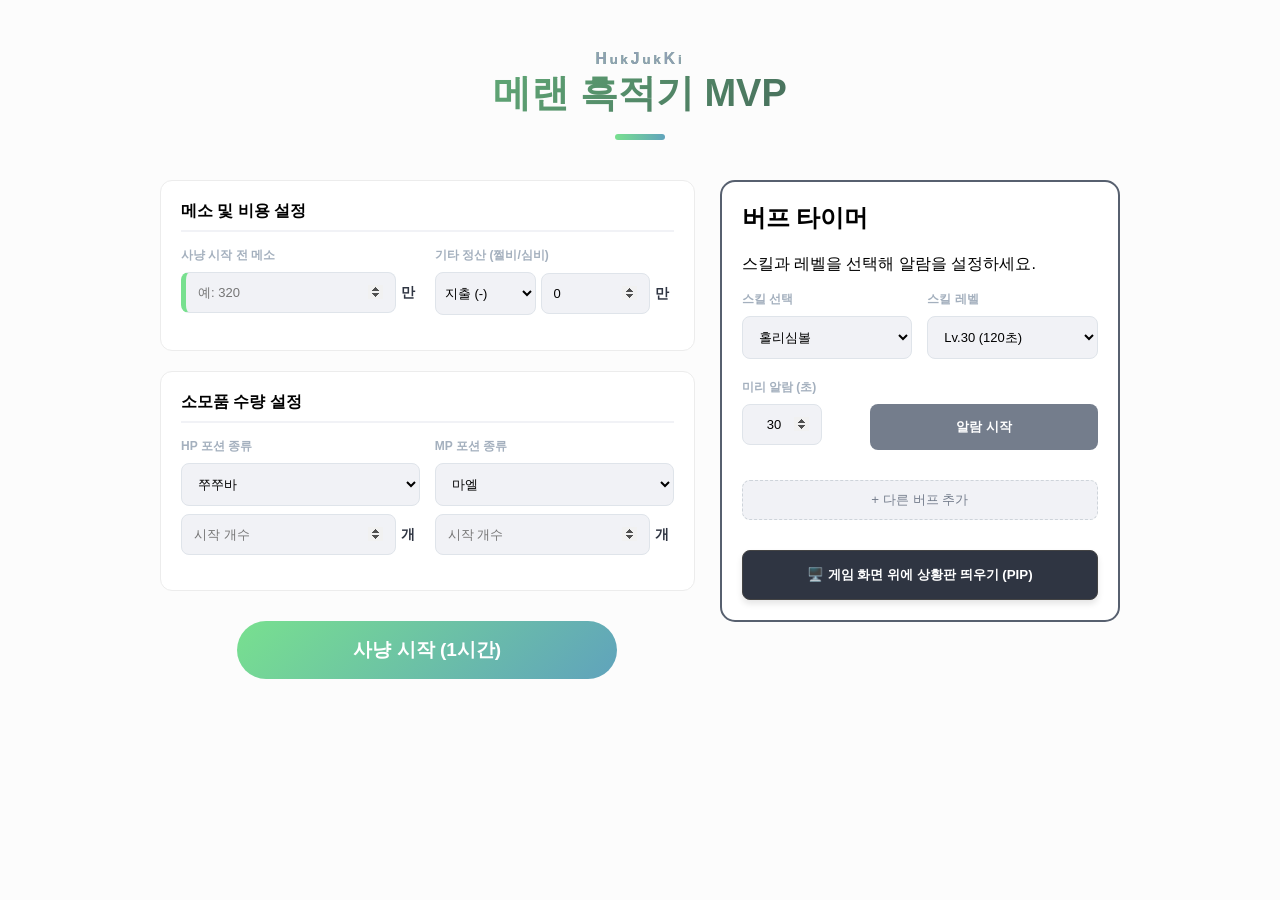
==== index.html @ 9273f2b5 "[v0.1.0] 메랜 흑적기 Beta 버전 초기 배포 프로젝트 버전 관리 시작 및 초기 기능 배포" ====
<!DOCTYPE html>
<html lang="ko">
<head>
  <meta charset="UTF-8">
  <meta name="viewport" content="width=device-width, initial-scale=1.0">
  <title>메랜 흑적기(Beta)</title>
  <link rel="stylesheet" href="hukjukki.css">
</head>
<body>

  <header>
    <h1 class="main-title">
      <div class="brand-sub">
        <span class="highlight">H</span>uk<span class="highlight">J</span>uk<span class="highlight">K</span>i
      </div>
      메랜 흑적기 MVP
    </h1>
  </header>

  <main class="main-wrapper">

    <section class="left-report">
      <div id="section-before">
        <article class="box">
          <h3 class="box-title">메소 및 비용 설정</h3>
          <div class="input-row">
            <div class="flex-item">
              <label>사냥 시작 전 메소</label>
              <div class="input-group-unit">
                <input type="number" id="mesoBefore" placeholder="예: 320">
                <span class="unit-text">만</span>
              </div>
            </div>
            <div class="flex-item">
              <label>기타 정산 (쩔비/심비)</label>
              <div style="display: flex; gap: 5px; align-items: center;">
                <select id="moneyType" style="flex: 1; padding: 12px 5px;">
                  <option value="minus">지출 (-)</option>
                  <option value="plus">수익 (+)</option>
                  <option value="none">없음</option>
                </select>
                <div class="input-group-unit" style="flex: 1.5;">
                  <input type="number" id="bringMoney" value="0" step="1">
                  <span class="unit-text">만</span>
                </div>
              </div>
            </div>
          </div>
        </article>

        <article class="box">
          <h3 class="box-title">소모품 수량 설정</h3>
          <div class="input-row">
            <div class="flex-item">
              <label>HP 포션 종류</label>
              <select id="hpPotion"></select>
              <div class="input-group-unit" style="margin-top:8px;">
                <input type="number" id="hpBefore" placeholder="시작 개수" step="100">
                <span class="unit-text">개</span>
              </div>
            </div>
            <div class="flex-item">
              <label>MP 포션 종류</label>
              <select id="mpPotion"></select>
              <div class="input-group-unit" style="margin-top:8px;">
                <input type="number" id="mpBefore" placeholder="시작 개수" step="100">
                <span class="unit-text">개</span>
              </div>
            </div>
          </div>
        </article>

        <button id="mainBtn" onclick="startHunting()">사냥 시작 (1시간)</button>
        <div id="timerDisplay" class="hidden"></div>
      </div>

      <div id="section-after" class="hidden">
        <article class="box">
          <h3 class="box-title">사냥 종료 데이터 입력</h3>
          <div class="input-row">
            <div class="flex-item">
              <label>사냥 종료 후 메소</label>
              <div class="input-group-unit">
                <input type="number" id="mesoAfter" placeholder="예: 450">
                <span class="unit-text">만</span>
              </div>
            </div>
            <div class="flex-item">
              <label>기타 득템 가치액</label>
              <div class="input-group-unit">
                <input type="number" id="itemsValue" value="0" step="1">
                <span class="unit-text">만</span>
              </div>
            </div>
          </div>
          <div class="input-row">
            <div class="flex-item">
              <label>HP 남은 개수</label>
              <div class="input-group-unit">
                <input type="number" id="hpAfter" placeholder="종료 개수">
                <span class="unit-text">개</span>
              </div>
            </div>
            <div class="flex-item">
              <label>MP 남은 개수</label>
              <div class="input-group-unit">
                <input type="number" id="mpAfter" placeholder="종료 개수">
                <span class="unit-text">개</span>
              </div>
            </div>
          </div>
          <button class="btn-calc" onclick="calculateResult()">사냥 결과 보기</button>
        </article>
        
        <div id="result" class="hidden"></div>
        <button id="resetBtn" class="btn-calc hidden" onclick="prepareNextHunt()" style="background: linear-gradient(135deg, #60a3bc 0%, #2f3542 100%); margin-top: 10px;">
          다음 사냥 준비
        </button>
      </div>
    </section>

    <aside class="right-alarm">
      <h2 class="alarm-header" style="margin-top:0;">버프 타이머</h2>
      <p class="alarm-subtext">스킬과 레벨을 선택해 알람을 설정하세요.</p>
      
      <div id="buff-container">
        <div class="buff-input-group">
          <div class="input-row">
            <div class="flex-item">
              <label>스킬 선택</label>
              <select class="buff-name" onchange="updateLevelOptions(this)"></select>
            </div>
            <div class="flex-item">
              <label>스킬 레벨</label>
              <select class="buff-level"></select>
            </div>
          </div>
          <div class="input-row" style="align-items: center;">
            <div class="flex-item">
              <label>미리 알람 (초)</label>
              <input type="number" class="buff-warn" value="30">
            </div>
            <div class="flex-item" style="flex:2; padding-top:20px;">
                <button class="btn-alarm" onclick="startTimer(this)">알람 시작</button>
            </div>
          </div>
        </div>
      </div>
      <button id="addBuffBtn" onclick="addBuffGroup()" style="margin-bottom: 30px;">+ 다른 버프 추가</button>

      <button id="pipBtn" onclick="togglePip()" style="background: #2f3542; color: white; padding: 15px; border-radius: 8px; cursor: pointer; width: 100%; font-weight: bold; border: 1px solid #444; box-shadow: 0 4px 6px rgba(0,0,0,0.1);">
          🖥️ 게임 화면 위에 상황판 띄우기 (PIP)
      </button>
    </aside>

  </main>

  <script src="hukjukki.js"></script>
</body>
</html>
---- hukjukki.css ----
* { box-sizing: border-box; }
body { font-family: 'Malgun Gothic', sans-serif; max-width: 1000px; margin: 0 auto; padding: 20px; background-color: #fcfcfc; scroll-behavior: smooth; }

.main-title { 
  font-size: 38px; font-weight: 900; text-align: center; margin: 30px 0 40px 0; 
  background: linear-gradient(135deg, #78e08f 0%, #2f3542 100%);
  -webkit-background-clip: text; -webkit-text-fill-color: transparent;
  display: flex; flex-direction: column; align-items: center;
}
.brand-sub { font-size: 13px; color: #8fa0b3; letter-spacing: 3px; -webkit-text-fill-color: #8fa0b3; }
.brand-sub .highlight { font-size: 1.2em; font-weight: 800; color: #57606f; }
.main-title::after { content: ""; display: block; width: 50px; height: 6px; background: linear-gradient(90deg, #78e08f, #60a3bc); margin-top: 15px; border-radius: 20px; }

.main-wrapper { display: flex; gap: 25px; align-items: flex-start; }
.left-report { flex: 6; min-width: 0; }
.right-alarm { flex: 4; min-width: 0; background: #ffffff; border: 2px solid #57606f; border-radius: 15px; padding: 20px; position: sticky; top: 20px; }

.box { background: #ffffff; border: 1px solid #ececec; padding: 20px; margin-bottom: 20px; border-radius: 12px; }
.box-title { font-size: 16px; margin: 0 0 15px 0; border-bottom: 2px solid #f1f2f6; padding-bottom: 8px; }
.input-row { display: flex; gap: 15px; margin-bottom: 15px; width: 100%; }
.flex-item { flex: 1; min-width: 0; }

label { display: block; font-size: 12px; font-weight: bold; color: #a4b0be; margin-bottom: 8px; }
input, select { width: 100%; padding: 12px; border: 1px solid #dfe4ea; border-radius: 8px; background-color: #f1f2f6; font-size: 13px; }

#mainBtn, .btn-calc { display: block; width: 100%; max-width: 380px; margin: 30px auto; padding: 16px; font-size: 19px; font-weight: bold; color: white; background: linear-gradient(135deg, #78e08f 0%, #60a3bc 100%); border: none; border-radius: 40px; cursor: pointer; }
.btn-alarm { background-color: #747d8c; color: white; border: none; width: 100%; padding: 14px; border-radius: 8px; font-weight: bold; cursor: pointer; margin-top: 10px; }
#addBuffBtn { width: 100%; background: #f1f2f6; border: 1px dashed #ced4da; padding: 10px; border-radius: 8px; color: #747d8c; cursor: pointer; margin-top: 15px; }

.hidden { display: none !important; }
#timerDisplay { text-align:center; font-weight:bold; color:#60a3bc; margin-bottom:20px; }

#result { margin-top: 25px; padding: 25px; background: #fff; border-radius: 15px; border: 2px solid #78e08f; line-height: 1.8; }
.report-grid { display: grid; grid-template-columns: 1fr 1fr; gap: 10px; margin-top: 15px; border-top: 1px solid #eee; padding-top: 15px; }
.report-item { font-size: 14px; display: flex; justify-content: space-between; }
.profit-plus { color: #2ecc71; font-weight: bold; }
.profit-minus { color: #e74c3c; font-weight: bold; }
.buff-warn { width: 80px !important; text-align: center; }

/* 숫자 입력창의 화살표(스핀 버튼) 상시 노출 */

/* 크롬, 사파리, 엣지용 */
input[type="number"]::-webkit-inner-spin-button,
input[type="number"]::-webkit-outer-spin-button {
    opacity: 1 !important; /* 투명도를 1로 고정하여 항상 보이게 함 */
    height: auto;
}
/* 파이어폭스용 */
input[type="number"] {
    -moz-appearance: textfield; /* 기본 디자인 해제 */
    appearance: auto; /* 화살표 강제 활성화 */
}

/* 1. 만 단위 입력창에 대한 시각적 강조 */
#mesoBefore, #mesoAfter, #itemsValue {
    border-left: 5px solid #78e08f; /* 만 단위 입력창은 초록색 선으로 표시 */
}

/* 2. 숫자 입력창 화살표(스핀 버튼) 디자인 보강 */
input[type="number"]::-webkit-inner-spin-button {
    cursor: pointer;
    width: 25px; 
    opacity: 1 !important;
}

/* 3. 리포트 3단 레이아웃 대응 */
.report-grid {
    display: grid !important;
    grid-template-columns: repeat(3, 1fr) !important; /* 2단에서 3단으로 변경 */
    gap: 0px !important;
}

/* 입력창 그룹 디자인 */
.input-group-unit {
    display: flex;
    align-items: center;
    gap: 5px;
}

.input-group-unit input {
    flex: 1;
}

.unit-text {
    font-weight: bold;
    color: #2f3542;
    font-size: 14px;
    white-space: nowrap;
    padding-right: 5px;
}
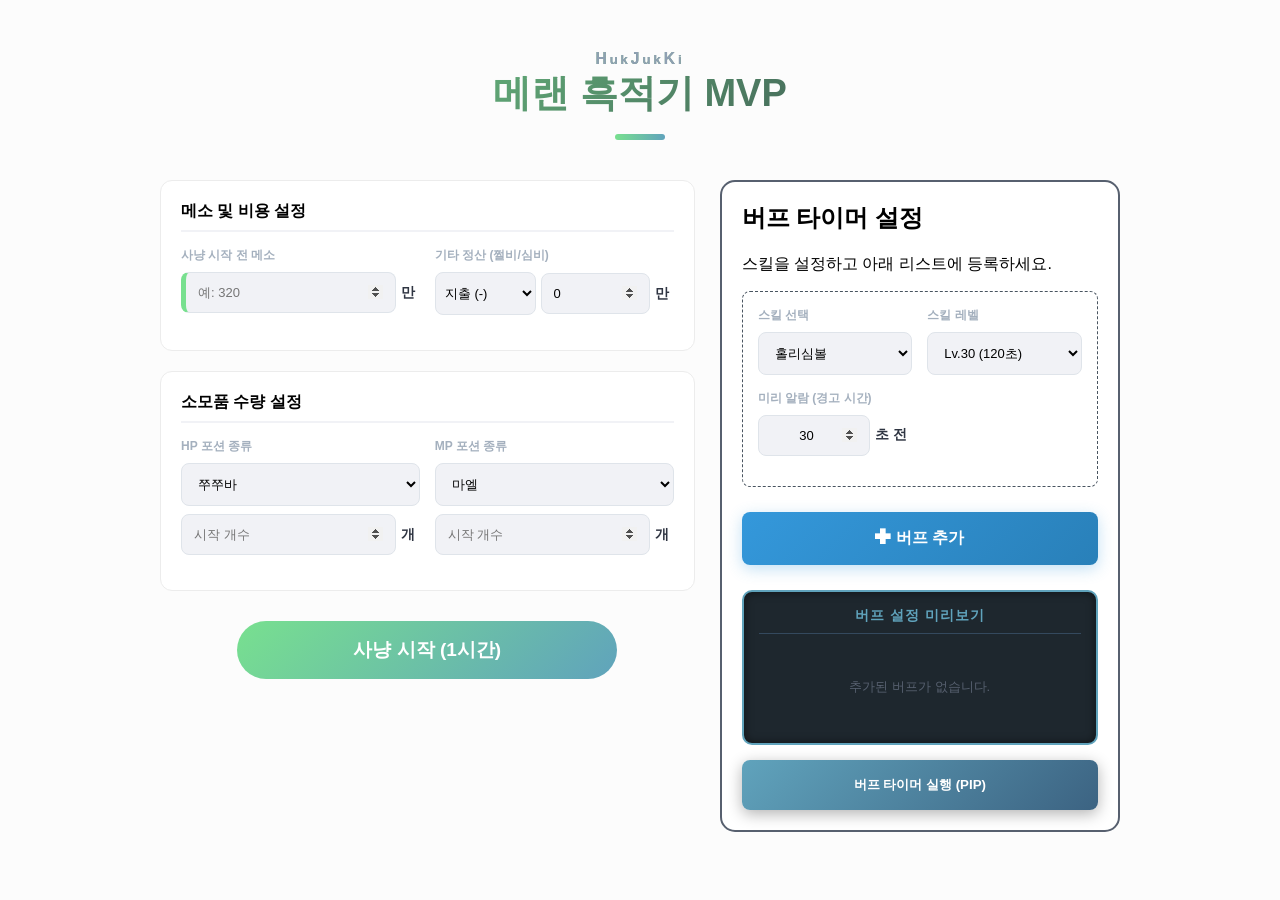
==== commit 23f9e989: "사냥 정산 편의 기능 추가 및 버프 타이머 pip로직 고도화 [v1.1.0]" ====
--- a/index.html
+++ b/index.html
@@ -35,7 +35,7 @@
               <label>기타 정산 (쩔비/심비)</label>
               <div style="display: flex; gap: 5px; align-items: center;">
                 <select id="moneyType" style="flex: 1; padding: 12px 5px;">
-                  <option value="minus">지출 (-)</option>
+                  <option value="minus" selected>지출 (-)</option> 
                   <option value="plus">수익 (+)</option>
                   <option value="none">없음</option>
                 </select>
@@ -93,6 +93,7 @@
               </div>
             </div>
           </div>
+
           <div class="input-row">
             <div class="flex-item">
               <label>HP 남은 개수</label>
@@ -109,6 +110,18 @@
               </div>
             </div>
           </div>
+
+          <div class="input-row" style="margin-top: 15px;">
+            <div class="flex-item">
+              <label>획득 경험치</label>
+              <div class="input-group-unit">
+                <input type="number" id="expGain" placeholder="예: 511" step="1">
+                <span class="unit-text">만</span>
+              </div>
+            </div>
+            <div class="flex-item"></div>
+          </div>
+
           <button class="btn-calc" onclick="calculateResult()">사냥 결과 보기</button>
         </article>
         
@@ -120,11 +133,11 @@
     </section>
 
     <aside class="right-alarm">
-      <h2 class="alarm-header" style="margin-top:0;">버프 타이머</h2>
-      <p class="alarm-subtext">스킬과 레벨을 선택해 알람을 설정하세요.</p>
+      <h2 class="alarm-header" style="margin-top:0;">버프 타이머 설정</h2>
+      <p class="alarm-subtext">스킬을 설정하고 아래 리스트에 등록하세요.</p>
       
       <div id="buff-container">
-        <div class="buff-input-group">
+        <div class="buff-input-group" style="background: rgba(255,255,255,0.05); padding: 15px; border-radius: 8px; border: 1px dashed #485460; margin-bottom: 10px;">
           <div class="input-row">
             <div class="flex-item">
               <label>스킬 선택</label>
@@ -135,21 +148,44 @@
               <select class="buff-level"></select>
             </div>
           </div>
-          <div class="input-row" style="align-items: center;">
+          <div class="input-row" style="margin-top: 10px;">
             <div class="flex-item">
-              <label>미리 알람 (초)</label>
-              <input type="number" class="buff-warn" value="30">
+              <label>미리 알람 (경고 시간)</label>
+              <div class="input-group-unit">
+                <input type="number" class="buff-warn" value="30" step="5">
+                <span class="unit-text">초 전</span>
+              </div>
             </div>
-            <div class="flex-item" style="flex:2; padding-top:20px;">
-                <button class="btn-alarm" onclick="startTimer(this)">알람 시작</button>
-            </div>
+            <div class="flex-item"></div>
           </div>
         </div>
       </div>
-      <button id="addBuffBtn" onclick="addBuffGroup()" style="margin-bottom: 30px;">+ 다른 버프 추가</button>
 
-      <button id="pipBtn" onclick="togglePip()" style="background: #2f3542; color: white; padding: 15px; border-radius: 8px; cursor: pointer; width: 100%; font-weight: bold; border: 1px solid #444; box-shadow: 0 4px 6px rgba(0,0,0,0.1);">
-          🖥️ 게임 화면 위에 상황판 띄우기 (PIP)
+      <button id="addBuffBtn" onclick="addBuffGroup()" 
+          style="width: 100%; 
+                padding: 16px; 
+                background: linear-gradient(135deg, #3498db 0%, #2980b9 100%); 
+                color: white; 
+                font-weight: bold; 
+                font-size: 16px; 
+                border: none; 
+                border-radius: 8px; 
+                cursor: pointer; 
+                margin-bottom: 25px; 
+                box-shadow: 0 4px 15px rgba(52, 152, 219, 0.3); 
+                transition: transform 0.1s, background 0.2s;">
+                ✚ 버프 추가
+      </button>
+
+      <div id="pip-preview-zone" style="padding: 15px; background: #1e272e; border-radius: 10px; border: 2px solid #60a3bc; box-shadow: inset 0 0 10px rgba(0,0,0,0.5);">
+        <h3 style="margin-top:0; font-size: 14px; color: #60a3bc; border-bottom: 1px solid #34495e; padding-bottom: 8px; letter-spacing: 1px; text-align: center;">버프 설정 미리보기</h3>
+        <div id="pip-preview-list" style="min-height: 80px; font-size: 13px; color: #d1d8e0; padding: 10px 0;">
+          <div style="text-align: center; color: #57606f; margin-top: 20px;">추가된 버프가 없습니다.</div>
+        </div>
+      </div>
+
+      <button id="pipBtn" onclick="togglePip()" style="margin-top:15px; background: linear-gradient(135deg, #60a3bc 0%, #3c6382 100%); color: white; padding: 16px; border-radius: 8px; cursor: pointer; width: 100%; font-weight: bold; border: none; box-shadow: 0 4px 15px rgba(0,0,0,0.3);">
+        버프 타이머 실행 (PIP)
       </button>
     </aside>
 
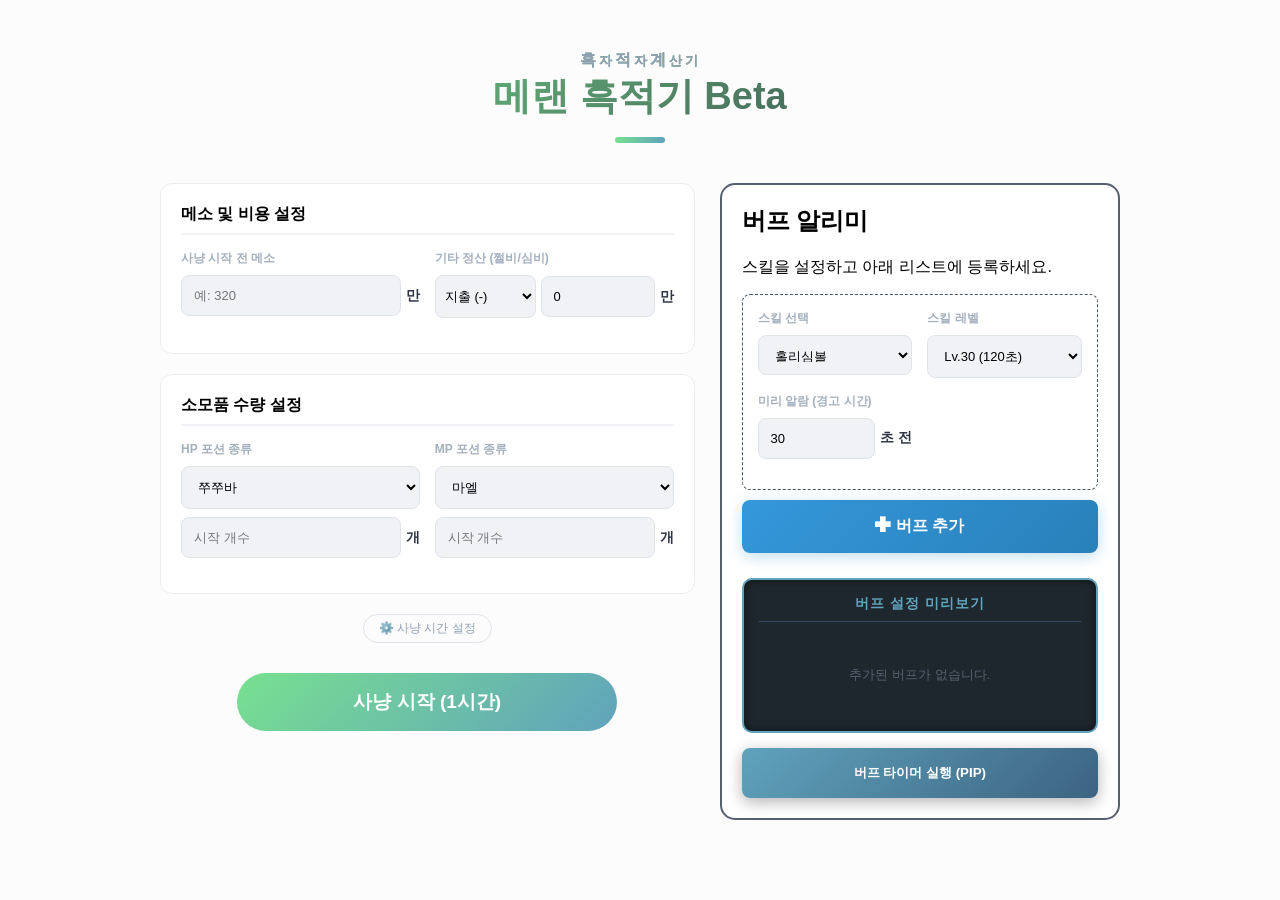
==== commit 4150b0d6: "사냥 리포트, 버프 알리미 기능 및 편의성 개선 [v0.2.0]" ====
--- a/index.html
+++ b/index.html
@@ -1,24 +1,25 @@
 <!DOCTYPE html>
 <html lang="ko">
+
 <head>
   <meta charset="UTF-8">
   <meta name="viewport" content="width=device-width, initial-scale=1.0">
-  <title>메랜 흑적기(Beta)</title>
+  <title>메랜 흑적기</title>
   <link rel="stylesheet" href="hukjukki.css">
 </head>
+
 <body>
 
   <header>
-    <h1 class="main-title">
+    <h1 class="main-title clickable-logo" id="mainLogo">
       <div class="brand-sub">
-        <span class="highlight">H</span>uk<span class="highlight">J</span>uk<span class="highlight">K</span>i
+        <span class="highlight">흑</span>자<span class="highlight">적</span>자<span class="highlight">계</span>산기
       </div>
-      메랜 흑적기 MVP
+      메랜 흑적기 Beta
     </h1>
   </header>
 
   <main class="main-wrapper">
-
     <section class="left-report">
       <div id="section-before">
         <article class="box">
@@ -35,7 +36,7 @@
               <label>기타 정산 (쩔비/심비)</label>
               <div style="display: flex; gap: 5px; align-items: center;">
                 <select id="moneyType" style="flex: 1; padding: 12px 5px;">
-                  <option value="minus" selected>지출 (-)</option> 
+                  <option value="minus" selected>지출 (-)</option>
                   <option value="plus">수익 (+)</option>
                   <option value="none">없음</option>
                 </select>
@@ -70,7 +71,24 @@
           </div>
         </article>
 
+        <div style="text-align: center; margin-bottom: 10px;">
+          <button type="button" id="toggle-hunt-setting" onclick="toggleHuntSetting()"
+            style="background: none; border: 1px solid #dfe4ea; color: #8fa0b3; padding: 5px 15px; border-radius: 20px; font-size: 12px; cursor: pointer;">
+            ⚙️ 사냥 시간 설정
+          </button>
+
+          <div id="hunt-setting-panel" class="hidden"
+            style="margin-top: 15px; background: #f8f9fa; padding: 20px; border-radius: 12px; border: 1px dashed #ced4da;">
+            <label style="color: #57606f; margin-bottom: 12px; display: block; font-weight: bold;">목표 사냥 시간 설정</label>
+            <div style="display: flex; align-items: center; justify-content: center; gap: 10px;">
+              <input type="number" id="hunt-duration-input" value="60" min="1">
+              <span style="font-weight: bold; color: #2f3542; font-size: 18px;">분</span>
+            </div>
+            <p style="font-size: 11px; color: #a4b0be; margin-top: 10px;">* 기본값은 60분(1시간)입니다.</p>
+          </div>
+
         <button id="mainBtn" onclick="startHunting()">사냥 시작 (1시간)</button>
+        
         <div id="timerDisplay" class="hidden"></div>
       </div>
 
@@ -93,7 +111,6 @@
               </div>
             </div>
           </div>
-
           <div class="input-row">
             <div class="flex-item">
               <label>HP 남은 개수</label>
@@ -110,7 +127,6 @@
               </div>
             </div>
           </div>
-
           <div class="input-row" style="margin-top: 15px;">
             <div class="flex-item">
               <label>획득 경험치</label>
@@ -121,76 +137,53 @@
             </div>
             <div class="flex-item"></div>
           </div>
-
           <button class="btn-calc" onclick="calculateResult()">사냥 결과 보기</button>
         </article>
-        
         <div id="result" class="hidden"></div>
-        <button id="resetBtn" class="btn-calc hidden" onclick="prepareNextHunt()" style="background: linear-gradient(135deg, #60a3bc 0%, #2f3542 100%); margin-top: 10px;">
-          다음 사냥 준비
-        </button>
+        <button id="resetBtn" class="btn-calc hidden" onclick="prepareNextHunt()"
+          style="background: linear-gradient(135deg, #60a3bc 0%, #2f3542 100%); margin-top: 10px;">다음 사냥 준비</button>
       </div>
     </section>
 
     <aside class="right-alarm">
-      <h2 class="alarm-header" style="margin-top:0;">버프 타이머 설정</h2>
+      <h2 class="alarm-header" style="margin-top:0;">버프 알리미</h2>
       <p class="alarm-subtext">스킬을 설정하고 아래 리스트에 등록하세요.</p>
-      
       <div id="buff-container">
-        <div class="buff-input-group" style="background: rgba(255,255,255,0.05); padding: 15px; border-radius: 8px; border: 1px dashed #485460; margin-bottom: 10px;">
+        <div class="buff-input-group"
+          style="background: rgba(255,255,255,0.05); padding: 15px; border-radius: 8px; border: 1px dashed #485460; margin-bottom: 10px;">
           <div class="input-row">
-            <div class="flex-item">
-              <label>스킬 선택</label>
-              <select class="buff-name" onchange="updateLevelOptions(this)"></select>
-            </div>
-            <div class="flex-item">
-              <label>스킬 레벨</label>
-              <select class="buff-level"></select>
-            </div>
+            <div class="flex-item"><label>스킬 선택</label><select class="buff-name"
+                onchange="updateLevelOptions(this)"></select></div>
+            <div class="flex-item"><label>스킬 레벨</label><select class="buff-level"></select></div>
           </div>
           <div class="input-row" style="margin-top: 10px;">
             <div class="flex-item">
               <label>미리 알람 (경고 시간)</label>
-              <div class="input-group-unit">
-                <input type="number" class="buff-warn" value="30" step="5">
-                <span class="unit-text">초 전</span>
-              </div>
+              <div class="input-group-unit"><input type="number" class="buff-warn" value="30" step="5"><span
+                  class="unit-text">초 전</span></div>
             </div>
             <div class="flex-item"></div>
           </div>
         </div>
       </div>
-
-      <button id="addBuffBtn" onclick="addBuffGroup()" 
-          style="width: 100%; 
-                padding: 16px; 
-                background: linear-gradient(135deg, #3498db 0%, #2980b9 100%); 
-                color: white; 
-                font-weight: bold; 
-                font-size: 16px; 
-                border: none; 
-                border-radius: 8px; 
-                cursor: pointer; 
-                margin-bottom: 25px; 
-                box-shadow: 0 4px 15px rgba(52, 152, 219, 0.3); 
-                transition: transform 0.1s, background 0.2s;">
-                ✚ 버프 추가
-      </button>
-
-      <div id="pip-preview-zone" style="padding: 15px; background: #1e272e; border-radius: 10px; border: 2px solid #60a3bc; box-shadow: inset 0 0 10px rgba(0,0,0,0.5);">
-        <h3 style="margin-top:0; font-size: 14px; color: #60a3bc; border-bottom: 1px solid #34495e; padding-bottom: 8px; letter-spacing: 1px; text-align: center;">버프 설정 미리보기</h3>
+      <button id="addBuffBtn" onclick="addBuffGroup()"
+        style="width: 100%; padding: 16px; background: linear-gradient(135deg, #3498db 0%, #2980b9 100%); color: white; font-weight: bold; font-size: 16px; border: none; border-radius: 8px; cursor: pointer; margin-bottom: 25px; box-shadow: 0 4px 15px rgba(52, 152, 219, 0.3); transition: transform 0.1s, background 0.2s;">✚
+        버프 추가</button>
+      <div id="pip-preview-zone"
+        style="padding: 15px; background: #1e272e; border-radius: 10px; border: 2px solid #60a3bc; box-shadow: inset 0 0 10px rgba(0,0,0,0.5);">
+        <h3
+          style="margin-top:0; font-size: 14px; color: #60a3bc; border-bottom: 1px solid #34495e; padding-bottom: 8px; letter-spacing: 1px; text-align: center;">
+          버프 설정 미리보기</h3>
         <div id="pip-preview-list" style="min-height: 80px; font-size: 13px; color: #d1d8e0; padding: 10px 0;">
           <div style="text-align: center; color: #57606f; margin-top: 20px;">추가된 버프가 없습니다.</div>
         </div>
       </div>
-
-      <button id="pipBtn" onclick="togglePip()" style="margin-top:15px; background: linear-gradient(135deg, #60a3bc 0%, #3c6382 100%); color: white; padding: 16px; border-radius: 8px; cursor: pointer; width: 100%; font-weight: bold; border: none; box-shadow: 0 4px 15px rgba(0,0,0,0.3);">
-        버프 타이머 실행 (PIP)
-      </button>
+      <button id="pipBtn" onclick="togglePip()"
+        style="margin-top:15px; background: linear-gradient(135deg, #60a3bc 0%, #3c6382 100%); color: white; padding: 16px; border-radius: 8px; cursor: pointer; width: 100%; font-weight: bold; border: none; box-shadow: 0 4px 15px rgba(0,0,0,0.3);">버프
+        타이머 실행 (PIP)</button>
     </aside>
-
   </main>
-
   <script src="hukjukki.js"></script>
 </body>
+
 </html>
--- a/hukjukki.css
+++ b/hukjukki.css
@@ -1,8 +1,12 @@
+/* [Style Sheet] 메랜 흑적기 디자인 시트 */
 * { box-sizing: border-box; }
 body { font-family: 'Malgun Gothic', sans-serif; max-width: 1000px; margin: 0 auto; padding: 20px; background-color: #fcfcfc; scroll-behavior: smooth; }
 
-.main-title { 
-  font-size: 38px; font-weight: 900; text-align: center; margin: 30px 0 40px 0; 
+.clickable-logo { cursor: pointer; user-select: none; }
+.clickable-logo:active { transform: scale(0.98); transition: transform 0.1s; }
+
+.main-title {
+  font-size: 38px; font-weight: 900; text-align: center; margin: 30px 0 40px 0;
   background: linear-gradient(135deg, #78e08f 0%, #2f3542 100%);
   -webkit-background-clip: text; -webkit-text-fill-color: transparent;
   display: flex; flex-direction: column; align-items: center;
@@ -24,67 +28,39 @@
 input, select { width: 100%; padding: 12px; border: 1px solid #dfe4ea; border-radius: 8px; background-color: #f1f2f6; font-size: 13px; }
 
 #mainBtn, .btn-calc { display: block; width: 100%; max-width: 380px; margin: 30px auto; padding: 16px; font-size: 19px; font-weight: bold; color: white; background: linear-gradient(135deg, #78e08f 0%, #60a3bc 100%); border: none; border-radius: 40px; cursor: pointer; }
-.btn-alarm { background-color: #747d8c; color: white; border: none; width: 100%; padding: 14px; border-radius: 8px; font-weight: bold; cursor: pointer; margin-top: 10px; }
-#addBuffBtn { width: 100%; background: #f1f2f6; border: 1px dashed #ced4da; padding: 10px; border-radius: 8px; color: #747d8c; cursor: pointer; margin-top: 15px; }
-
+#timerDisplay { text-align:center; font-weight:bold; color:#60a3bc; margin-bottom:20px; font-size: 20px; }
 .hidden { display: none !important; }
-#timerDisplay { text-align:center; font-weight:bold; color:#60a3bc; margin-bottom:20px; }
 
 #result { margin-top: 25px; padding: 25px; background: #fff; border-radius: 15px; border: 2px solid #78e08f; line-height: 1.8; }
-.report-grid { display: grid; grid-template-columns: 1fr 1fr; gap: 10px; margin-top: 15px; border-top: 1px solid #eee; padding-top: 15px; }
-.report-item { font-size: 14px; display: flex; justify-content: space-between; }
-.profit-plus { color: #2ecc71; font-weight: bold; }
-.profit-minus { color: #e74c3c; font-weight: bold; }
-.buff-warn { width: 80px !important; text-align: center; }
+.report-grid { display: grid !important; grid-template-columns: repeat(3, 1fr) !important; gap: 0px !important; }
+.input-group-unit { display: flex; align-items: center; gap: 5px; }
+.unit-text { font-weight: bold; color: #2f3542; font-size: 14px; white-space: nowrap; }
 
-/* 숫자 입력창의 화살표(스핀 버튼) 상시 노출 */
+/* Buff Input Style */
+.buff-name, div.custom-time-group.buff-level { height: 40px !important; box-sizing: border-box !important; }
+div.custom-time-group.buff-level { display: inline-flex !important; align-items: center; gap: 4px; background: #f8f9fa; border: 1px solid #ced4da; border-radius: 8px; padding: 0 4px; width: 100%; }
+.custom-time-group.buff-level input { flex: 1; height: 32px !important; text-align: center; border: 1px solid #dee2e6; border-radius: 4px; }
 
-/* 크롬, 사파리, 엣지용 */
-input[type="number"]::-webkit-inner-spin-button,
-input[type="number"]::-webkit-outer-spin-button {
-    opacity: 1 !important; /* 투명도를 1로 고정하여 항상 보이게 함 */
-    height: auto;
-}
-/* 파이어폭스용 */
-input[type="number"] {
-    -moz-appearance: textfield; /* 기본 디자인 해제 */
-    appearance: auto; /* 화살표 강제 활성화 */
+/* ------------------------------------------------------------
+   [UI Modification] 사냥 시간 입력창 숫자 잘림 현상 수정 (가장 하단 배치)
+   ------------------------------------------------------------ */
+#hunt-duration-input {
+    width: 80px !important;
+    height: 45px !important;
+    background: #ffffff;
+    border: 2px solid #78e08f;
+    border-radius: 8px;
+    text-align: center !important;
+    font-weight: bold;
+    font-size: 22px;
+    outline: none;
+    padding: 0 !important;
+    display: inline-block;
+    vertical-align: middle;
 }
 
-/* 1. 만 단위 입력창에 대한 시각적 강조 */
-#mesoBefore, #mesoAfter, #itemsValue {
-    border-left: 5px solid #78e08f; /* 만 단위 입력창은 초록색 선으로 표시 */
-}
-
-/* 2. 숫자 입력창 화살표(스핀 버튼) 디자인 보강 */
-input[type="number"]::-webkit-inner-spin-button {
-    cursor: pointer;
-    width: 25px; 
-    opacity: 1 !important;
-}
-
-/* 3. 리포트 3단 레이아웃 대응 */
-.report-grid {
-    display: grid !important;
-    grid-template-columns: repeat(3, 1fr) !important; /* 2단에서 3단으로 변경 */
-    gap: 0px !important;
-}
-
-/* 입력창 그룹 디자인 */
-.input-group-unit {
-    display: flex;
-    align-items: center;
-    gap: 5px;
-}
-
-.input-group-unit input {
-    flex: 1;
-}
-
-.unit-text {
-    font-weight: bold;
-    color: #2f3542;
-    font-size: 14px;
-    white-space: nowrap;
-    padding-right: 5px;
-}
+#hunt-duration-input::-webkit-outer-spin-button,
+#hunt-duration-input::-webkit-inner-spin-button {
+    -webkit-appearance: none;
+    margin: 0;
+}
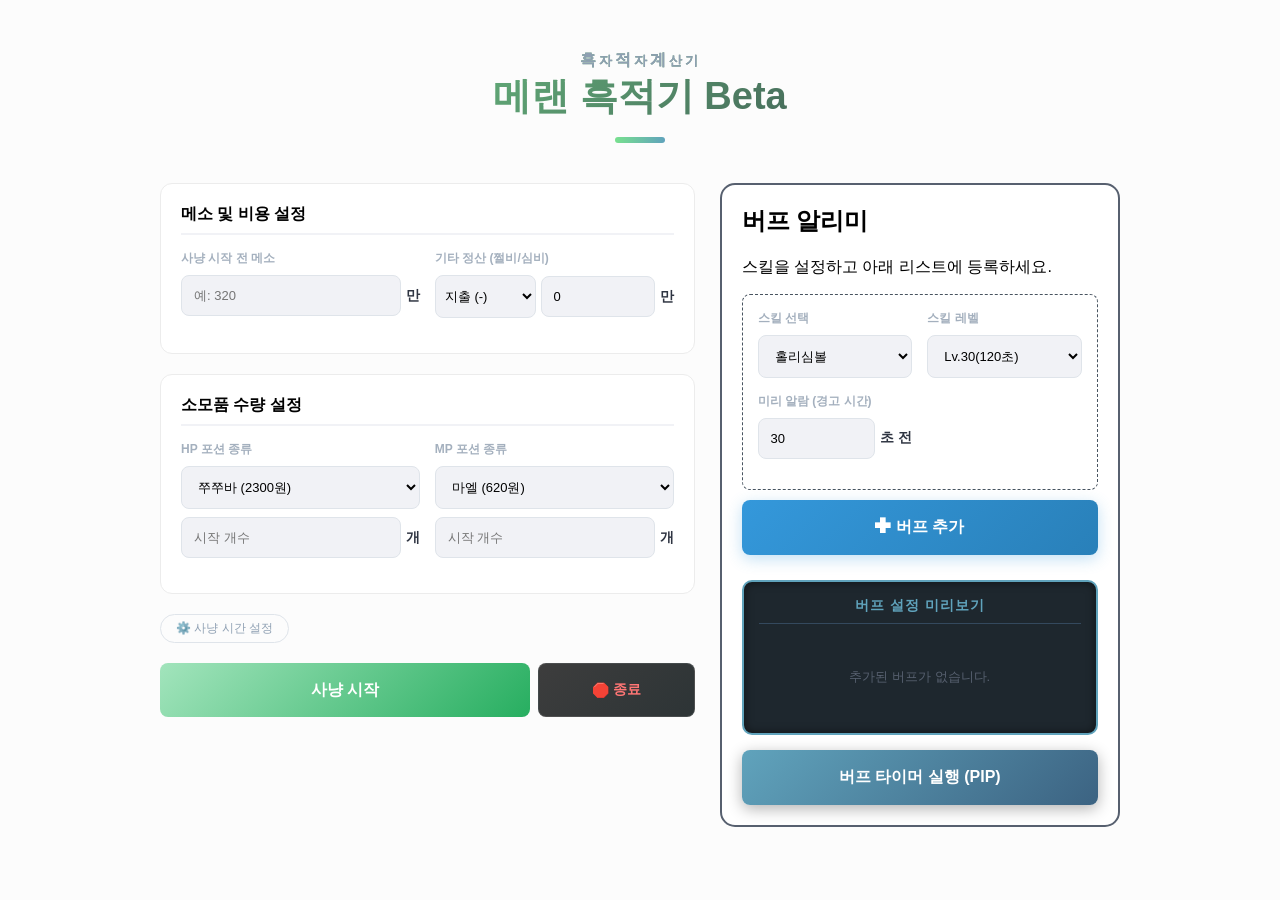
==== commit a135be03: "Refactor: JS/CSS 모듈화 및 로직 안정성 강화 [v0.3.0] [Refactor] 아키텍처 개선 - 모듈 분리: Monolithic 구조의 JS 파일을 기능별(Rep" ====
--- a/index.html
+++ b/index.html
@@ -1,189 +1,231 @@
 <!DOCTYPE html>
 <html lang="ko">
-
 <head>
-  <meta charset="UTF-8">
-  <meta name="viewport" content="width=device-width, initial-scale=1.0">
-  <title>메랜 흑적기</title>
-  <link rel="stylesheet" href="hukjukki.css">
+    <meta charset="UTF-8">
+    <meta name="viewport" content="width=device-width, initial-scale=1.0">
+    <title>메랜 흑적기</title>
+    <link rel="stylesheet" href="CSS/common.css">
+    <link rel="stylesheet" href="CSS/report.css">
+    <link rel="stylesheet" href="CSS/buff.css">
 </head>
-
 <body>
-
-  <header>
-    <h1 class="main-title clickable-logo" id="mainLogo">
-      <div class="brand-sub">
-        <span class="highlight">흑</span>자<span class="highlight">적</span>자<span class="highlight">계</span>산기
-      </div>
-      메랜 흑적기 Beta
-    </h1>
-  </header>
-
-  <main class="main-wrapper">
-    <section class="left-report">
-      <div id="section-before">
-        <article class="box">
-          <h3 class="box-title">메소 및 비용 설정</h3>
-          <div class="input-row">
-            <div class="flex-item">
-              <label>사냥 시작 전 메소</label>
-              <div class="input-group-unit">
-                <input type="number" id="mesoBefore" placeholder="예: 320">
-                <span class="unit-text">만</span>
-              </div>
-            </div>
-            <div class="flex-item">
-              <label>기타 정산 (쩔비/심비)</label>
-              <div style="display: flex; gap: 5px; align-items: center;">
-                <select id="moneyType" style="flex: 1; padding: 12px 5px;">
-                  <option value="minus" selected>지출 (-)</option>
-                  <option value="plus">수익 (+)</option>
-                  <option value="none">없음</option>
-                </select>
-                <div class="input-group-unit" style="flex: 1.5;">
-                  <input type="number" id="bringMoney" value="0" step="1">
-                  <span class="unit-text">만</span>
-                </div>
-              </div>
-            </div>
-          </div>
-        </article>
-
-        <article class="box">
-          <h3 class="box-title">소모품 수량 설정</h3>
-          <div class="input-row">
-            <div class="flex-item">
-              <label>HP 포션 종류</label>
-              <select id="hpPotion"></select>
-              <div class="input-group-unit" style="margin-top:8px;">
-                <input type="number" id="hpBefore" placeholder="시작 개수" step="100">
-                <span class="unit-text">개</span>
-              </div>
-            </div>
-            <div class="flex-item">
-              <label>MP 포션 종류</label>
-              <select id="mpPotion"></select>
-              <div class="input-group-unit" style="margin-top:8px;">
-                <input type="number" id="mpBefore" placeholder="시작 개수" step="100">
-                <span class="unit-text">개</span>
-              </div>
-            </div>
-          </div>
-        </article>
-
-        <div style="text-align: center; margin-bottom: 10px;">
-          <button type="button" id="toggle-hunt-setting" onclick="toggleHuntSetting()"
-            style="background: none; border: 1px solid #dfe4ea; color: #8fa0b3; padding: 5px 15px; border-radius: 20px; font-size: 12px; cursor: pointer;">
-            ⚙️ 사냥 시간 설정
-          </button>
-
-          <div id="hunt-setting-panel" class="hidden"
-            style="margin-top: 15px; background: #f8f9fa; padding: 20px; border-radius: 12px; border: 1px dashed #ced4da;">
-            <label style="color: #57606f; margin-bottom: 12px; display: block; font-weight: bold;">목표 사냥 시간 설정</label>
-            <div style="display: flex; align-items: center; justify-content: center; gap: 10px;">
-              <input type="number" id="hunt-duration-input" value="60" min="1">
-              <span style="font-weight: bold; color: #2f3542; font-size: 18px;">분</span>
-            </div>
-            <p style="font-size: 11px; color: #a4b0be; margin-top: 10px;">* 기본값은 60분(1시간)입니다.</p>
-          </div>
-
-        <button id="mainBtn" onclick="startHunting()">사냥 시작 (1시간)</button>
-        
-        <div id="timerDisplay" class="hidden"></div>
-      </div>
-
-      <div id="section-after" class="hidden">
-        <article class="box">
-          <h3 class="box-title">사냥 종료 데이터 입력</h3>
-          <div class="input-row">
-            <div class="flex-item">
-              <label>사냥 종료 후 메소</label>
-              <div class="input-group-unit">
-                <input type="number" id="mesoAfter" placeholder="예: 450">
-                <span class="unit-text">만</span>
-              </div>
-            </div>
-            <div class="flex-item">
-              <label>기타 득템 가치액</label>
-              <div class="input-group-unit">
-                <input type="number" id="itemsValue" value="0" step="1">
-                <span class="unit-text">만</span>
-              </div>
-            </div>
-          </div>
-          <div class="input-row">
-            <div class="flex-item">
-              <label>HP 남은 개수</label>
-              <div class="input-group-unit">
-                <input type="number" id="hpAfter" placeholder="종료 개수">
-                <span class="unit-text">개</span>
-              </div>
-            </div>
-            <div class="flex-item">
-              <label>MP 남은 개수</label>
-              <div class="input-group-unit">
-                <input type="number" id="mpAfter" placeholder="종료 개수">
-                <span class="unit-text">개</span>
-              </div>
-            </div>
-          </div>
-          <div class="input-row" style="margin-top: 15px;">
-            <div class="flex-item">
-              <label>획득 경험치</label>
-              <div class="input-group-unit">
-                <input type="number" id="expGain" placeholder="예: 511" step="1">
-                <span class="unit-text">만</span>
-              </div>
-            </div>
-            <div class="flex-item"></div>
-          </div>
-          <button class="btn-calc" onclick="calculateResult()">사냥 결과 보기</button>
-        </article>
-        <div id="result" class="hidden"></div>
-        <button id="resetBtn" class="btn-calc hidden" onclick="prepareNextHunt()"
-          style="background: linear-gradient(135deg, #60a3bc 0%, #2f3542 100%); margin-top: 10px;">다음 사냥 준비</button>
-      </div>
-    </section>
-
-    <aside class="right-alarm">
-      <h2 class="alarm-header" style="margin-top:0;">버프 알리미</h2>
-      <p class="alarm-subtext">스킬을 설정하고 아래 리스트에 등록하세요.</p>
-      <div id="buff-container">
-        <div class="buff-input-group"
-          style="background: rgba(255,255,255,0.05); padding: 15px; border-radius: 8px; border: 1px dashed #485460; margin-bottom: 10px;">
-          <div class="input-row">
-            <div class="flex-item"><label>스킬 선택</label><select class="buff-name"
-                onchange="updateLevelOptions(this)"></select></div>
-            <div class="flex-item"><label>스킬 레벨</label><select class="buff-level"></select></div>
-          </div>
-          <div class="input-row" style="margin-top: 10px;">
-            <div class="flex-item">
-              <label>미리 알람 (경고 시간)</label>
-              <div class="input-group-unit"><input type="number" class="buff-warn" value="30" step="5"><span
-                  class="unit-text">초 전</span></div>
-            </div>
-            <div class="flex-item"></div>
-          </div>
-        </div>
-      </div>
-      <button id="addBuffBtn" onclick="addBuffGroup()"
-        style="width: 100%; padding: 16px; background: linear-gradient(135deg, #3498db 0%, #2980b9 100%); color: white; font-weight: bold; font-size: 16px; border: none; border-radius: 8px; cursor: pointer; margin-bottom: 25px; box-shadow: 0 4px 15px rgba(52, 152, 219, 0.3); transition: transform 0.1s, background 0.2s;">✚
-        버프 추가</button>
-      <div id="pip-preview-zone"
-        style="padding: 15px; background: #1e272e; border-radius: 10px; border: 2px solid #60a3bc; box-shadow: inset 0 0 10px rgba(0,0,0,0.5);">
-        <h3
-          style="margin-top:0; font-size: 14px; color: #60a3bc; border-bottom: 1px solid #34495e; padding-bottom: 8px; letter-spacing: 1px; text-align: center;">
-          버프 설정 미리보기</h3>
-        <div id="pip-preview-list" style="min-height: 80px; font-size: 13px; color: #d1d8e0; padding: 10px 0;">
-          <div style="text-align: center; color: #57606f; margin-top: 20px;">추가된 버프가 없습니다.</div>
-        </div>
-      </div>
-      <button id="pipBtn" onclick="togglePip()"
-        style="margin-top:15px; background: linear-gradient(135deg, #60a3bc 0%, #3c6382 100%); color: white; padding: 16px; border-radius: 8px; cursor: pointer; width: 100%; font-weight: bold; border: none; box-shadow: 0 4px 15px rgba(0,0,0,0.3);">버프
-        타이머 실행 (PIP)</button>
-    </aside>
-  </main>
-  <script src="hukjukki.js"></script>
+    <header>
+        <h1 class="main-title clickable-logo" id="mainLogo">
+            <div class="brand-sub">
+                <span class="highlight">흑</span>자<span class="highlight">적</span>자<span class="highlight">계</span>산기
+            </div>
+            메랜 흑적기 Beta
+        </h1>
+    </header>
+
+    <main class="main-wrapper">
+        <section class="left-report">
+            <div id="section-before">
+                <article class="box">
+                    <h3 class="box-title">메소 및 비용 설정</h3>
+                    <div class="input-row">
+                        <div class="flex-item">
+                            <label>사냥 시작 전 메소</label>
+                            <div class="input-group-unit">
+                                <input type="text" id="mesoBefore" placeholder="예: 320">
+                                <span class="unit-text">만</span>
+                            </div>
+                        </div>
+                        <div class="flex-item">
+                            <label>기타 정산 (쩔비/심비)</label>
+                            <div style="display: flex; gap: 5px; align-items: center;">
+                                <select id="moneyType" style="flex: 1; padding: 12px 5px;">
+                                    <option value="minus" selected>지출 (-)</option>
+                                    <option value="plus">수익 (+)</option>
+                                    <option value="none">없음</option>
+                                </select>
+                                <div class="input-group-unit" style="flex: 1.5;">
+                                    <input type="text" id="bringMoney" value="0">
+                                    <span class="unit-text">만</span>
+                                </div>
+                            </div>
+                        </div>
+                    </div>
+                </article>
+
+                <article class="box">
+                    <h3 class="box-title">소모품 수량 설정</h3>
+                    <div class="input-row">
+                        <div class="flex-item">
+                            <label>HP 포션 종류</label>
+                            <select id="hpPotion"></select>
+                            <div class="input-group-unit" style="margin-top:8px;">
+                                <input type="number" id="hpBefore" placeholder="시작 개수" step="100">
+                                <span class="unit-text">개</span>
+                            </div>
+                        </div>
+                        <div class="flex-item">
+                            <label>MP 포션 종류</label>
+                            <select id="mpPotion"></select>
+                            <div class="input-group-unit" style="margin-top:8px;">
+                                <input type="number" id="mpBefore" placeholder="시작 개수" step="100">
+                                <span class="unit-text">개</span>
+                            </div>
+                        </div>
+                    </div>
+                </article>
+
+                <div style="text-align: center; margin-bottom: 10px;">
+                    <button type="button" id="toggle-hunt-setting" 
+                        style="background: none; border: 1px solid #dfe4ea; color: #8fa0b3; padding: 5px 15px; border-radius: 20px; font-size: 12px; cursor: pointer;">
+                        ⚙️ 사냥 시간 설정
+                    </button>
+                    <div id="hunt-setting-panel" class="hidden" style="margin-top: 15px; background: #f8f9fa; padding: 20px; border-radius: 12px; border: 1px dashed #ced4da;">
+                        <label style="color: #57606f; margin-bottom: 12px; display: block; font-weight: bold;">목표 사냥 시간 설정</label>
+                        <div style="display: flex; align-items: center; justify-content: center; gap: 10px;">
+                            <input type="number" id="hunt-duration-input" value="60" min="1">
+                            <span style="font-weight: bold; color: #2f3542; font-size: 18px;">분</span>
+                        </div>
+                        <p style="font-size: 11px; color: #a4b0be; margin-top: 10px;">* 기본값은 60분(1시간)입니다.</p>
+                    </div>
+                </div>
+
+                <div class="hunt-control-group">
+                    <button id="mainBtn">사냥 시작 (1시간)</button>
+                    <button id="abortBtn">
+                        <span class="icon">🛑</span> <strong>종료</strong>
+                    </button>
+                </div>
+                <div id="timerDisplay" class="hidden"></div>
+            </div>
+
+            <div id="section-after" class="hidden">
+                <article class="box">
+                    <h3 class="box-title">사냥 종료 데이터 입력</h3>
+                    <div class="input-row">
+                        <div class="flex-item">
+                            <label>사냥 종료 후 메소</label>
+                            <div class="input-group-unit">
+                                <input type="text" id="mesoAfter" placeholder="예: 450">
+                                <span class="unit-text">만</span>
+                            </div>
+                        </div>
+                        <div class="flex-item">
+                            <label>기타 득템 가치액</label>
+                            <div class="input-group-unit">
+                                <input type="text" id="itemsValue" value="0">
+                                <span class="unit-text">만</span>
+                            </div>
+                        </div>
+                    </div>
+                    <div class="input-row">
+                        <div class="flex-item">
+                            <label>HP 남은 개수</label>
+                            <div class="input-group-unit">
+                                <input type="number" id="hpAfter" placeholder="종료 개수">
+                                <span class="unit-text">개</span>
+                            </div>
+                        </div>
+                        <div class="flex-item">
+                            <label>MP 남은 개수</label>
+                            <div class="input-group-unit">
+                                <input type="number" id="mpAfter" placeholder="종료 개수">
+                                <span class="unit-text">개</span>
+                            </div>
+                        </div>
+                    </div>
+                    <div class="input-row" style="margin-top: 15px;">
+                        <div class="flex-item">
+                            <label>획득 경험치</label>
+                            <div class="input-group-unit">
+                                <input type="text" id="expGain" placeholder="예: 511">
+                                <span class="unit-text">만</span>
+                            </div>
+                        </div>
+                        <div class="flex-item"></div>
+                    </div>
+                    <button class="btn-calc">사냥 결과 보기</button>
+                </article>
+                <div id="result" class="hidden"></div>
+                <button id="resetBtn" class="btn-calc hidden"
+                    style="background: linear-gradient(135deg, #60a3bc 0%, #2f3542 100%); margin-top: 10px;">다음 사냥 준비</button>
+            </div>
+        </section>
+
+        <aside class="right-alarm">
+            <h2 class="alarm-header" style="margin-top:0;">버프 알리미</h2>
+            <p class="alarm-subtext">스킬을 설정하고 아래 리스트에 등록하세요.</p>
+            
+            <div id="buff-container">
+                <div class="buff-input-group" style="background: rgba(255,255,255,0.05); padding: 15px; border-radius: 8px; border: 1px dashed #485460; margin-bottom: 10px;">
+                    
+                    <div id="default-skill-ui" class="input-row">
+                        <div class="flex-item">
+                            <label>스킬 선택</label>
+                            <select class="buff-name"></select>
+                        </div>
+                        <div class="flex-item">
+                            <label>스킬 레벨</label>
+                            <select class="buff-level"></select>
+                        </div>
+                    </div>
+
+                    <div id="custom-skill-ui" class="hidden">
+                        <div class="input-row">
+                            <div class="flex-item">
+                                <label>스킬명 직접 입력</label>
+                                <input type="text" id="custom-skill-name" class="report-input" placeholder="이름">
+                            </div>
+                            <div class="flex-item">
+                                <label>시간 설정</label>
+                                <div class="time-input-container">
+                                    <input type="number" id="custom-min" class="report-input" value="0">
+                                    <span class="time-unit-label">분</span>
+                                    <input type="number" id="custom-sec" class="report-input" value="0">
+                                    <span class="time-unit-label">초</span>
+                                </div>
+                            </div>
+                        </div>
+                    </div>
+
+                    <div class="input-row" style="margin-top: 10px; align-items: flex-end;">
+                        <div class="flex-item">
+                            <label>미리 알람 (경고 시간)</label>
+                            <div class="input-group-unit">
+                                <input type="number" class="buff-warn" value="30" step="5">
+                                <span class="unit-text">초 전</span>
+                            </div>
+                        </div>
+                        <div class="flex-item" style="text-align: right;">
+                            <button type="button" id="cancel-custom-btn" class="hidden">
+                                ↺ 목록 다시 선택
+                            </button>
+                        </div>
+                    </div>
+                </div>
+            </div>
+
+            <button id="addBuffBtn" 
+                style="width: 100%; padding: 16px; background: linear-gradient(135deg, #3498db 0%, #2980b9 100%); color: white; font-weight: bold; font-size: 16px; border: none; border-radius: 8px; cursor: pointer; margin-bottom: 25px; box-shadow: 0 4px 15px rgba(52, 152, 219, 0.3); transition: transform 0.1s, background 0.2s;">
+                ✚ 버프 추가
+            </button>
+
+            <div id="pip-preview-zone" style="padding: 15px; background: #1e272e; border-radius: 10px; border: 2px solid #60a3bc; box-shadow: inset 0 0 10px rgba(0,0,0,0.5);">
+                <h3 style="margin-top:0; font-size: 14px; color: #60a3bc; border-bottom: 1px solid #34495e; padding-bottom: 8px; letter-spacing: 1px; text-align: center;">버프 설정 미리보기</h3>
+                <div id="pip-preview-list" style="min-height: 80px; font-size: 13px; color: #d1d8e0; padding: 10px 0;">
+                    <div style="text-align: center; color: #57606f; margin-top: 20px;">추가된 버프가 없습니다.</div>
+                </div>
+            </div>
+
+            <button id="pipBtn" 
+                style="margin-top:15px; background: linear-gradient(135deg, #60a3bc 0%, #3c6382 100%); color: white; padding: 16px; border-radius: 8px; cursor: pointer; width: 100%; font-weight: bold; border: none; box-shadow: 0 4px 15px rgba(0,0,0,0.3);">
+                버프 타이머 실행 (PIP)
+            </button>
+        </aside>
+    </main>
+
+    <script>
+        document.getElementById('toggle-hunt-setting').addEventListener('click', function() {
+            const panel = document.getElementById('hunt-setting-panel');
+            panel.classList.toggle('hidden');
+        });
+    </script>
+
+    <script type="module" src="JS/main.js"></script>
 </body>
-
 </html>
--- a/CSS/common.css
+++ b/CSS/common.css
@@ -0,0 +1,108 @@
+/**
+ * @file common.css
+ * @description 전역 스타일, 공통 UI 컴포넌트 및 메인 레이아웃 정의
+ */
+
+/* --- 전역 설정 --- */
+* { box-sizing: border-box; }
+
+body { 
+    font-family: 'Malgun Gothic', 'Apple SD Gothic Neo', sans-serif; 
+    max-width: 1000px; 
+    margin: 0 auto; 
+    padding: 20px; 
+    background-color: #fcfcfc; 
+    scroll-behavior: smooth; 
+}
+
+/* --- 상단 브랜딩/로고 영역 --- */
+.main-title {
+    font-size: 38px;
+    font-weight: 900;
+    text-align: center;
+    margin: 30px 0 40px 0;
+    background: linear-gradient(135deg, #78e08f 0%, #2f3542 100%);
+    -webkit-background-clip: text;
+    background-clip: text;
+    -webkit-text-fill-color: transparent;
+    display: flex;
+    flex-direction: column;
+    align-items: center;
+}
+
+.brand-sub { font-size: 13px; color: #8fa0b3; letter-spacing: 3px; -webkit-text-fill-color: #8fa0b3; }
+.brand-sub .highlight { font-size: 1.2em; font-weight: 800; color: #57606f; }
+
+.main-title::after { 
+    content: ""; display: block; width: 50px; height: 6px; 
+    background: linear-gradient(90deg, #78e08f, #60a3bc); 
+    margin-top: 15px; border-radius: 20px; 
+}
+
+/* --- 메인 컨테이너 구조 --- */
+.main-wrapper { display: flex; gap: 25px; align-items: flex-start; }
+.left-report { flex: 6; min-width: 0; }
+.right-alarm { 
+    flex: 4; min-width: 0; background: #ffffff; 
+    border: 2px solid #57606f; border-radius: 15px; 
+    padding: 20px; position: sticky; top: 20px; 
+}
+
+/* --- 공통 입력 폼 요소 --- */
+.box { background: #ffffff; border: 1px solid #ececec; padding: 20px; margin-bottom: 20px; border-radius: 12px; }
+.box-title { font-size: 16px; margin: 0 0 15px 0; border-bottom: 2px solid #f1f2f6; padding-bottom: 8px; }
+.input-row { display: flex; gap: 15px; margin-bottom: 15px; width: 100%; }
+.flex-item { flex: 1; min-width: 0; }
+label { display: block; font-size: 12px; font-weight: bold; color: #a4b0be; margin-bottom: 8px; }
+
+/* 일반 input은 100%를 가지되, 단위와 함께 쓰는 그룹은 예외 처리 */
+input, select { 
+    width: 100%; 
+    padding: 12px; 
+    border: 1px solid #dfe4ea; 
+    border-radius: 8px; 
+    background-color: #f1f2f6; 
+    font-size: 13px; 
+    outline: none;
+}
+
+/* [추가] 단위(만, 개)가 옆에 붙는 입력창 레이아웃 복구 */
+.input-group-unit { 
+    display: flex; 
+    align-items: center; 
+    gap: 5px; 
+    width: 100%;
+}
+
+.input-group-unit input { 
+    flex: 1; /* 입력창이 남은 공간을 다 채우도록 설정 */
+    min-width: 0; 
+}
+
+.unit-text { 
+    font-weight: bold; 
+    color: #2f3542; 
+    font-size: 14px; 
+    white-space: nowrap; /* 글자가 다음 줄로 넘어가지 않게 고정 */
+}
+
+/* --- 공통 버튼 액션 (Micro-interaction) --- */
+button {
+    cursor: pointer; border: none; display: flex; align-items: center; justify-content: center;
+    transition: all 0.2s cubic-bezier(0.2, 0, 0.2, 1) !important;
+}
+
+button:hover {
+    transform: translateY(-1px) scale(1.01) !important;
+    filter: brightness(1.06);
+    box-shadow: 0 4px 12px rgba(0, 0, 0, 0.2) !important;
+}
+
+button:active { transform: translateY(1px) scale(0.99) !important; }
+
+/* --- 유틸리티 클래스 --- */
+.hidden { display: none !important; }
+.text-success { color: #2ecc71 !important; }
+.text-danger { color: #e74c3c !important; }
+.text-bold { font-weight: bold; }
+.clickable-logo { cursor: pointer; user-select: none; }
--- a/CSS/report.css
+++ b/CSS/report.css
@@ -0,0 +1,54 @@
+/**
+ * @file report.css
+ * @description 사냥 정산 리포트, 포션 계산 UI 및 사냥 시간 설정 스타일
+ */
+
+/* --- 사냥 시간 설정 패널 --- */
+#hunt-setting-panel {
+    background-color: #2f3640; padding: 15px; border-radius: 8px;
+    width: 100%; max-width: 300px; margin: 10px auto !important; text-align: center; 
+}
+
+#hunt-duration-input {
+    width: 80px !important; height: 45px !important;
+    background: #ffffff; border: 2px solid #78e08f; border-radius: 8px;
+    text-align: center !important; font-weight: bold; font-size: 22px;
+    outline: none; padding: 0 !important; display: inline-block; vertical-align: middle;
+}
+
+/* --- 사냥 제어 버튼 그룹 --- */
+.hunt-control-group { display: flex; gap: 8px; margin-top: 20px; align-items: stretch; }
+
+#mainBtn {
+    flex: 2.5; height: 54px; border-radius: 8px; font-size: 16px; font-weight: bold;
+    background: linear-gradient(135deg, #a2e4bc 0%, #27ae60 100%); color: white;
+}
+
+#abortBtn {
+    flex: 1; height: 54px; border-radius: 8px;
+    background: linear-gradient(135deg, #3d3d3d 0%, #2d3436 100%);
+    color: #ff7675; border: 1px solid rgba(255, 255, 255, 0.1); font-size: 14px; gap: 4px;
+}
+
+#timerDisplay { margin-top: 25px !important; text-align: center; color: #60a3bc; font-size: 20px; font-weight: bold; }
+
+/* --- 결과 리포트 컨테이너 --- */
+#result { margin-top: 25px; padding: 25px; background: #fff; border-radius: 15px; border: 2px solid #78e08f; line-height: 1.8; }
+.report-container { text-align: center; animation: fadeIn 0.5s ease-out; }
+.report-result-text { font-size: 22px; font-weight: bold; margin: 5px 0 20px 0; }
+
+.report-summary-box {
+    display: flex; justify-content: space-around; background: #f8f9fa;
+    padding: 15px; border-radius: 12px; border: 1px solid #dcdde1; margin-bottom: 20px;
+}
+
+/* --- 히스토리 데이터 리스트 --- */
+.history-box { background: #2f3542; color: white; padding: 15px; border-radius: 12px; text-align: left; margin-bottom: 20px; }
+.history-title { margin: 0 0 10px 0; font-size: 14px; color: #78e08f; }
+.history-list { max-height: 120px; overflow-y: auto; margin-top: 10px; padding-top: 10px; border-top: 1px solid #4b5563; }
+.history-item { display: flex; justify-content: space-between; align-items: center; font-size: 12px; margin-bottom: 6px; padding: 4px; background: rgba(0, 0, 0, 0.2); border-radius: 4px; }
+
+/* --- 직접입력 포션 UI --- */
+.custom-input-group { display: flex; flex-direction: column; gap: 5px; margin-top: 5px; }
+.btn-calc { width: 100%; height: 50px; border-radius: 8px; font-size: 15px; font-weight: bold; background: linear-gradient(135deg, #78e08f 0%, #60a3bc 100%); color: white; margin-top: 15px;}
+.btn-retry { width: 100%; padding: 15px; background: #2f3542; color: white; border-radius: 4px; font-weight: bold; margin-top: 10px; }
--- a/CSS/buff.css
+++ b/CSS/buff.css
@@ -0,0 +1,62 @@
+/**
+ * @file buff.css
+ * @description 버프 알리미 UI, 커스텀 스킬 설정 및 PIP 창 전용 스타일
+ */
+
+/* --- 버프 메인 버튼 --- */
+#addBuffBtn { width: 100%; min-height: 55px; border-radius: 8px; font-size: 16px; font-weight: bold; background: linear-gradient(135deg, #3498db 0%, #2980b9 100%); color: white; margin-bottom: 25px !important; }
+#pipBtn { width: 100%; height: 55px; border-radius: 8px; font-size: 16px; font-weight: bold; background: linear-gradient(135deg, #60a3bc 0%, #3c6382 100%); color: white; }
+
+/* --- 스킬 직접 입력(Custom) UI --- */
+#custom-skill-ui { margin-top: 15px; }
+.report-input { width: 100%; height: 45px; background-color: #f0f2f5; border: 2px solid #ccc; border-radius: 10px; padding: 0 15px; font-size: 12px; }
+
+/* 시간 입력 레이아웃 (비율 38:62) */
+#custom-skill-ui .flex-item:first-child { flex: 0 0 38% !important; }
+#custom-skill-ui .flex-item:last-child { flex: 0 0 62% !important; display: flex; flex-direction: column; align-items: flex-start; }
+
+/* --- 직접입력 시간 설정 영역 --- */
+.time-input-container { 
+    display: flex; 
+    align-items: center; 
+    justify-content: flex-start; 
+    gap: 5px; 
+    
+    margin-top: 3px; 
+    
+    margin-left: 7px; 
+    width: 100%; 
+}
+
+.time-input-container input { 
+    width: 68px !important; 
+    height: 40px !important;
+    border: 1px solid #82e0aa !important; 
+    text-align: center; 
+    border-radius: 4px; 
+    font-size: 14px !important;
+    flex: none !important; /* 칸이 막 늘어나는 현상 방지 */
+}
+
+/* 목록 다시 선택 버튼 (취소) */
+#cancel-custom-btn {
+    white-space: nowrap; padding: 0 12px; background: #ff6b6b !important; color: white !important;
+    border-radius: 20px !important; font-size: 11px !important; font-weight: bold; height: 32px !important;
+    margin-bottom: 10px; margin-right: 25px; margin-left: auto;
+}
+
+/* --- 등록된 버프 아이템 (미리보기 & PIP 공용) --- */
+.registered-buff-item { background: #2f3136; padding: 6px 8px; margin-bottom: 5px; border-left: 4px solid #60a3bc; display: flex; align-items: center; justify-content: space-between; }
+.buff-info { text-align: left; min-width: 80px; }
+.buff-name-text { font-weight: bold; color: #fff; font-size: 13px; }
+.timer-text { font-size: 16px; font-weight: bold; font-family: monospace; }
+.timer-text.safe { color: #2ecc71; }
+.timer-text.warn { color: #e74c3c; }
+
+/* 버프 컨트롤 버튼 */
+.buff-controls { display: flex; gap: 4px; }
+.ctl-btn { border-radius: 4px; padding: 2px 6px; font-size: 11px; font-weight: bold; color: white; }
+.ctl-btn.gray { background: #57606f; }
+.ctl-btn.red { background: #e74c3c; }
+.ctl-btn.green { background: #2ecc71; }
+.ctl-btn.orange { background: #f39c12; }
